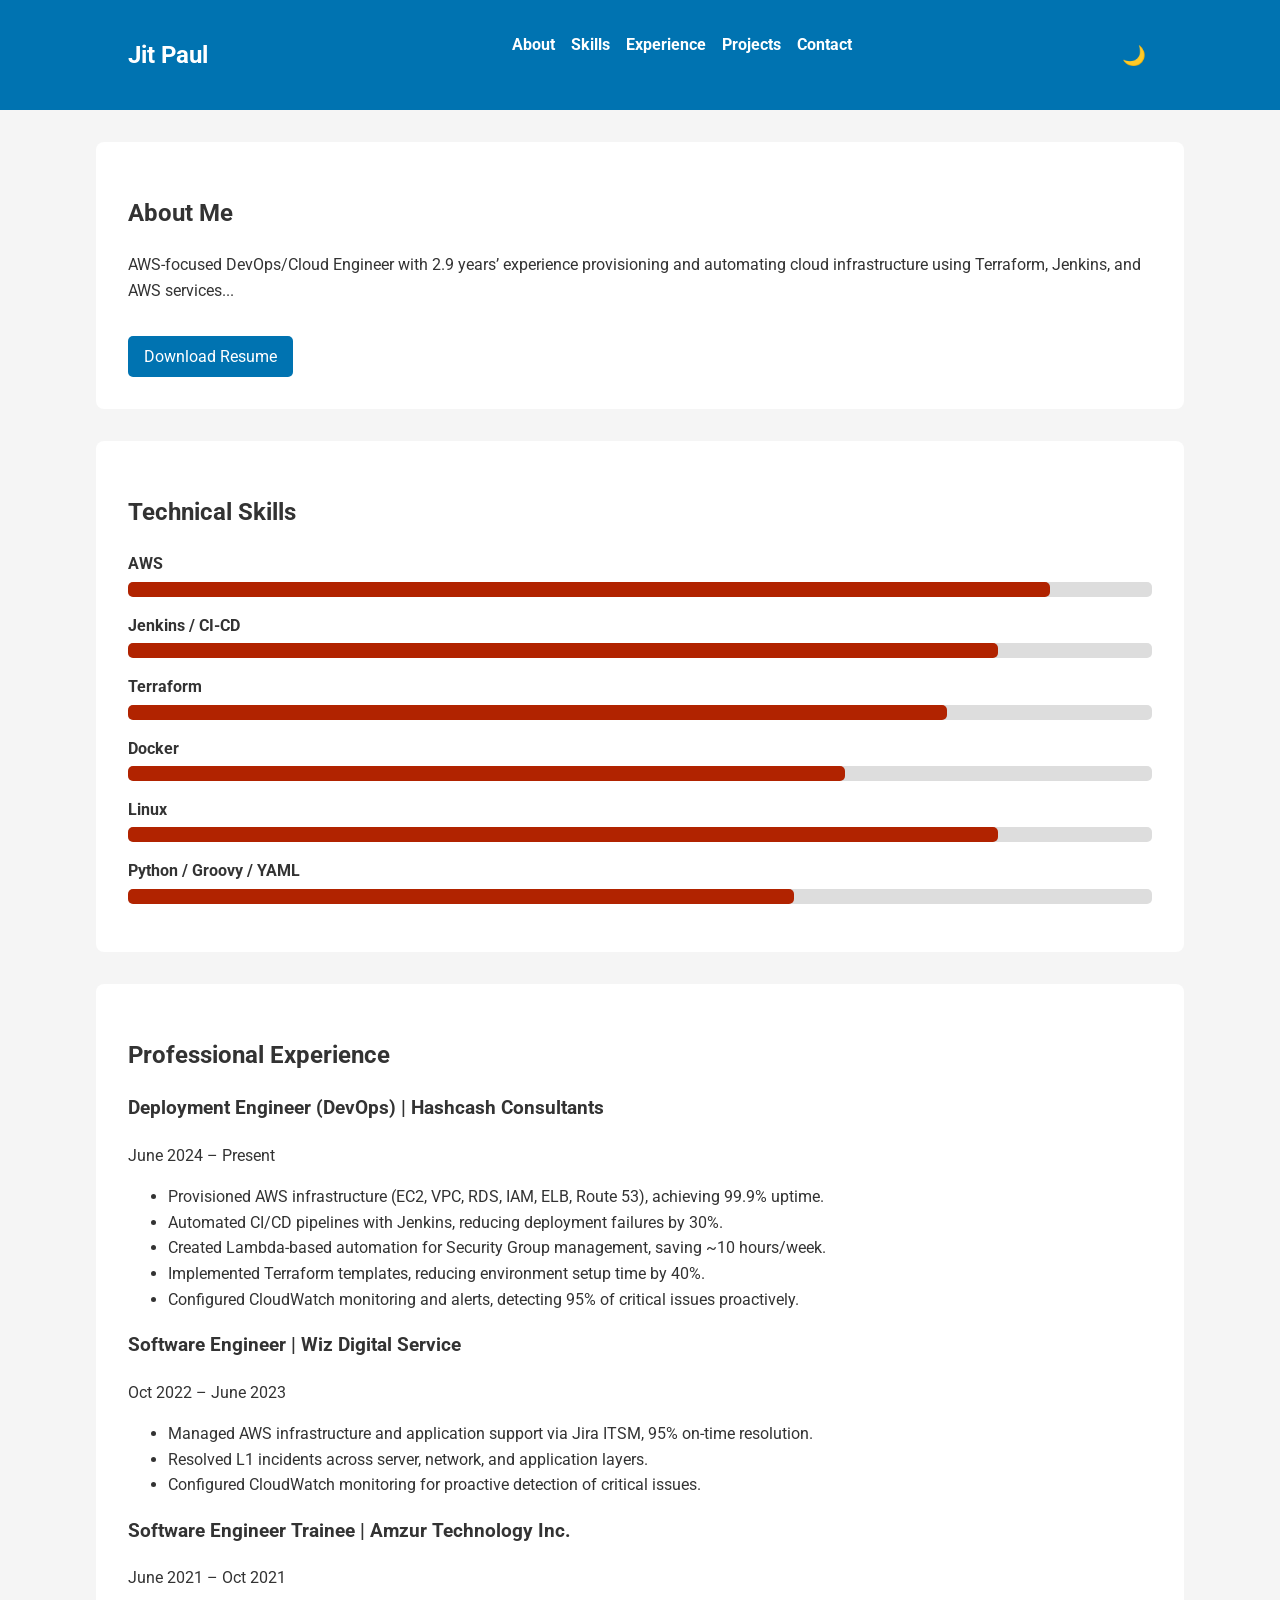
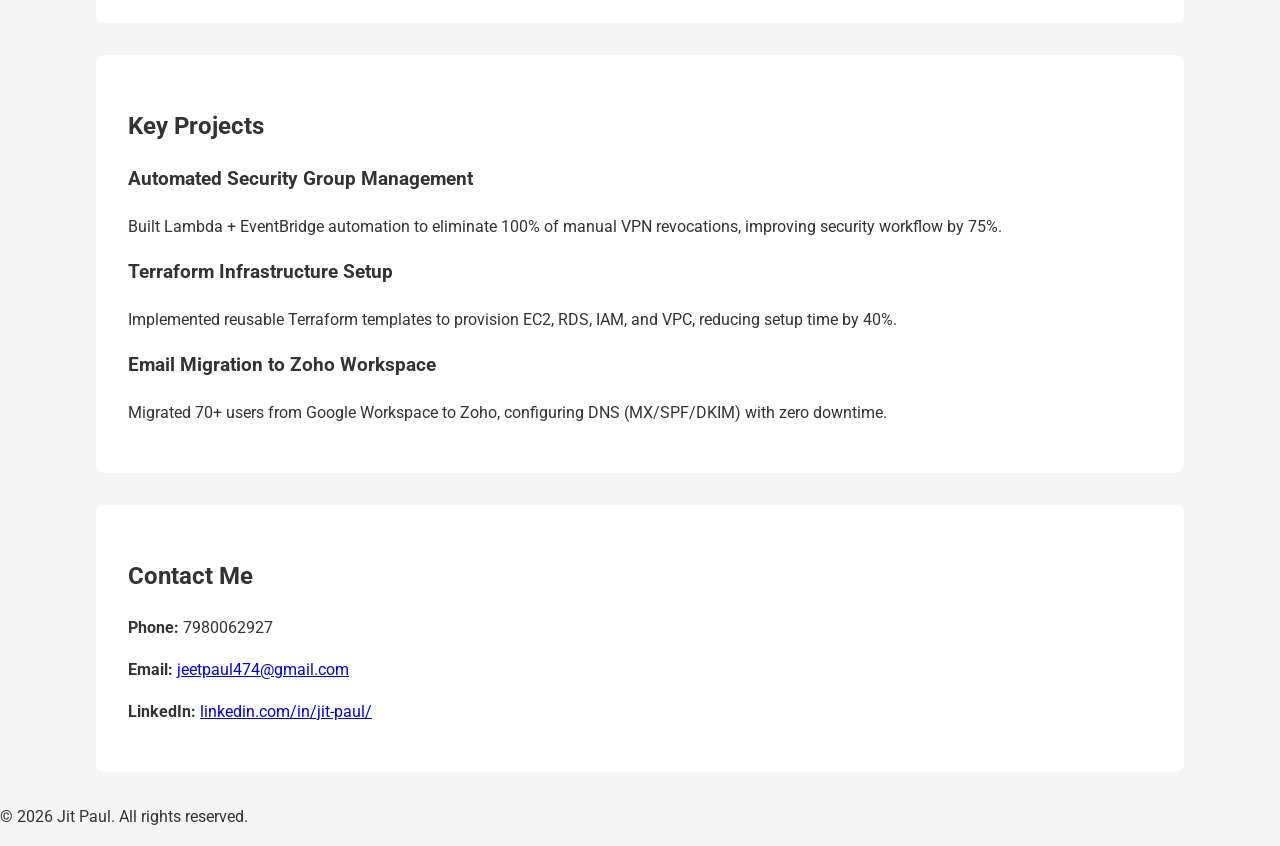
==== jit.html @ fc457443 "3rd commit" ====
<!DOCTYPE html>
<html lang="en">
<head>
    <meta charset="UTF-8">
    <meta name="viewport" content="width=device-width, initial-scale=1.0">
    <title>Jit Paul | Deployment Engineer</title>
    <link rel="stylesheet" href="style.css">
    <link href="https://fonts.googleapis.com/css2?family=Roboto:wght@400;700&display=swap" rel="stylesheet">
</head>
<body>
    <header>
        <nav>
            <h1>Jit Paul</h1>
            <ul>
                <li><a href="#about">About</a></li>
                <li><a href="#skills">Skills</a></li>
                <li><a href="#experience">Experience</a></li>
                <li><a href="#projects">Projects</a></li>
                <li><a href="#contact">Contact</a></li>
            </ul>
            <button id="toggleTheme">🌙</button>
        </nav>
    </header>

    <!-- About Section -->
    <section id="about">
        <h2>About Me</h2>
        <p>AWS-focused DevOps/Cloud Engineer with 2.9 years’ experience provisioning and automating cloud infrastructure using Terraform, Jenkins, and AWS services...</p>
        <a href="jitPaul_Resume.pdf" download class="resume-btn">Download Resume</a>
    </section>

    <!-- Skills Section -->
    <section id="skills">
        <h2>Technical Skills</h2>
        <div class="skill">
            <span>AWS</span>
            <div class="skill-bar"><div style="width: 90%"></div></div>
        </div>
        <div class="skill">
            <span>Jenkins / CI-CD</span>
            <div class="skill-bar"><div style="width: 85%"></div></div>
        </div>
        <div class="skill">
            <span>Terraform</span>
            <div class="skill-bar"><div style="width: 80%"></div></div>
        </div>
        <div class="skill">
            <span>Docker</span>
            <div class="skill-bar"><div style="width: 70%"></div></div>
        </div>
        <div class="skill">
            <span>Linux</span>
            <div class="skill-bar"><div style="width: 85%"></div></div>
        </div>
        <div class="skill">
            <span>Python / Groovy / YAML</span>
            <div class="skill-bar"><div style="width: 65%"></div></div>
        </div>
    </section>

    <!-- Experience Section -->
    <section id="experience">
        <h2>Professional Experience</h2>
        <div class="timeline">
            <div class="timeline-item">
                <h3>Deployment Engineer (DevOps) | Hashcash Consultants</h3>
                <span>June 2024 – Present</span>
                <ul>
                    <li>Provisioned AWS infrastructure (EC2, VPC, RDS, IAM, ELB, Route 53), achieving 99.9% uptime.</li>
                    <li>Automated CI/CD pipelines with Jenkins, reducing deployment failures by 30%.</li>
                    <li>Created Lambda-based automation for Security Group management, saving ~10 hours/week.</li>
                    <li>Implemented Terraform templates, reducing environment setup time by 40%.</li>
                    <li>Configured CloudWatch monitoring and alerts, detecting 95% of critical issues proactively.</li>
                </ul>
            </div>
            <div class="timeline-item">
                <h3>Software Engineer | Wiz Digital Service</h3>
                <span>Oct 2022 – June 2023</span>
                <ul>
                    <li>Managed AWS infrastructure and application support via Jira ITSM, 95% on-time resolution.</li>
                    <li>Resolved L1 incidents across server, network, and application layers.</li>
                    <li>Configured CloudWatch monitoring for proactive detection of critical issues.</li>
                </ul>
            </div>
            <div class="timeline-item">
                <h3>Software Engineer Trainee | Amzur Technology Inc.</h3>
                <span>June 2021 – Oct 2021</span>
            </div>
        </div>
    </section>

    <!-- Projects Section -->
    <section id="projects">
        <h2>Key Projects</h2>
        <div class="projects-grid">
            <div class="project-card">
                <h3>Automated Security Group Management</h3>
                <p>Built Lambda + EventBridge automation to eliminate 100% of manual VPN revocations, improving security workflow by 75%.</p>
            </div>
            <div class="project-card">
                <h3>Terraform Infrastructure Setup</h3>
                <p>Implemented reusable Terraform templates to provision EC2, RDS, IAM, and VPC, reducing setup time by 40%.</p>
            </div>
            <div class="project-card">
                <h3>Email Migration to Zoho Workspace</h3>
                <p>Migrated 70+ users from Google Workspace to Zoho, configuring DNS (MX/SPF/DKIM) with zero downtime.</p>
            </div>
        </div>
    </section>

    <!-- Contact Section -->
    <section id="contact">
        <h2>Contact Me</h2>
        <p><strong>Phone:</strong> 7980062927</p>
        <p><strong>Email:</strong> <a href="mailto:jeetpaul474@gmail.com">jeetpaul474@gmail.com</a></p>
        <p><strong>LinkedIn:</strong> <a href="https://www.linkedin.com/in/jit-paul/" target="_blank">linkedin.com/in/jit-paul/</a></p>
    </section>

    <footer>
        <p>© 2026 Jit Paul. All rights reserved.</p>
    </footer>

    <script>
        // Smooth scroll
        document.querySelectorAll('nav a').forEach(anchor => {
            anchor.addEventListener('click', function(e) {
                e.preventDefault();
                document.querySelector(this.getAttribute('href')).scrollIntoView({
                    behavior: 'smooth'
                });
            });
        });

        // Dark / Light Mode Toggle
        const toggleBtn = document.getElementById('toggleTheme');
        toggleBtn.addEventListener('click', () => {
            document.body.classList.toggle('dark-mode');
            toggleBtn.textContent = document.body.classList.contains('dark-mode') ? '☀️' : '🌙';
        });
    </script>
</body>
</html>
---- style.css ----
body {
    font-family: 'Roboto', sans-serif;
    margin: 0;
    line-height: 1.6;
    background-color: #f5f5f5;
    color: #333;
    scroll-behavior: smooth;
    transition: background 0.3s, color 0.3s;
}

/* Dark Mode */
body.dark-mode {
    background-color: #1e1e1e;
    color: #e0e0e0;
}

header {
    background-color: #0073b1;
    color: white;
    padding: 1rem 0;
    position: sticky;
    top: 0;
    z-index: 100;
}

nav {
    display: flex;
    justify-content: space-between;
    width: 80%;
    margin: auto;
}

nav ul {
    list-style: none;
    display: flex;
    gap: 1rem;
}

nav a {
    color: white;
    text-decoration: none;
    font-weight: bold;
    transition: 0.3s;
}

nav a:hover {
    text-decoration: underline;
}

#toggleTheme {
    background: none;
    border: none;
    color: white;
    font-size: 1.2rem;
    cursor: pointer;
}

section {
    width: 80%;
    margin: 2rem auto;
    padding: 2rem;
    background: white;
    border-radius: 8px;
    transition: background 0.3s, color 0.3s;
}

body.dark-mode section {
    background: #2c2c2c;
    color: #e0e0e0;
}

.resume-btn {
    display: inline-block;
    margin-top: 1rem;
    padding: 0.5rem 1rem;
    background-color: #0073b1;
    color: white;
    text-decoration: none;
    border-radius: 5px;
    transition: background 0.3s;
}

.resume-btn:hover {
    background-color: #005a8d;
}

/* Skills bars */
.skill {
    margin: 1rem 0;
}

.skill span {
    font-weight: bold;
}

.skill-bar {
    width: 100%;
    background: #ddd;
    border-radius: 5px;
    margin-top: 0.3rem;
}

.skill-bar div {
    height: 15px;
    background: #b12300;
    border-radius: 5px;
}

body.dark-mode .skill-bar div {
    background: #4fa6f7;
}

/* Timeline and project cards remain the same as previous */
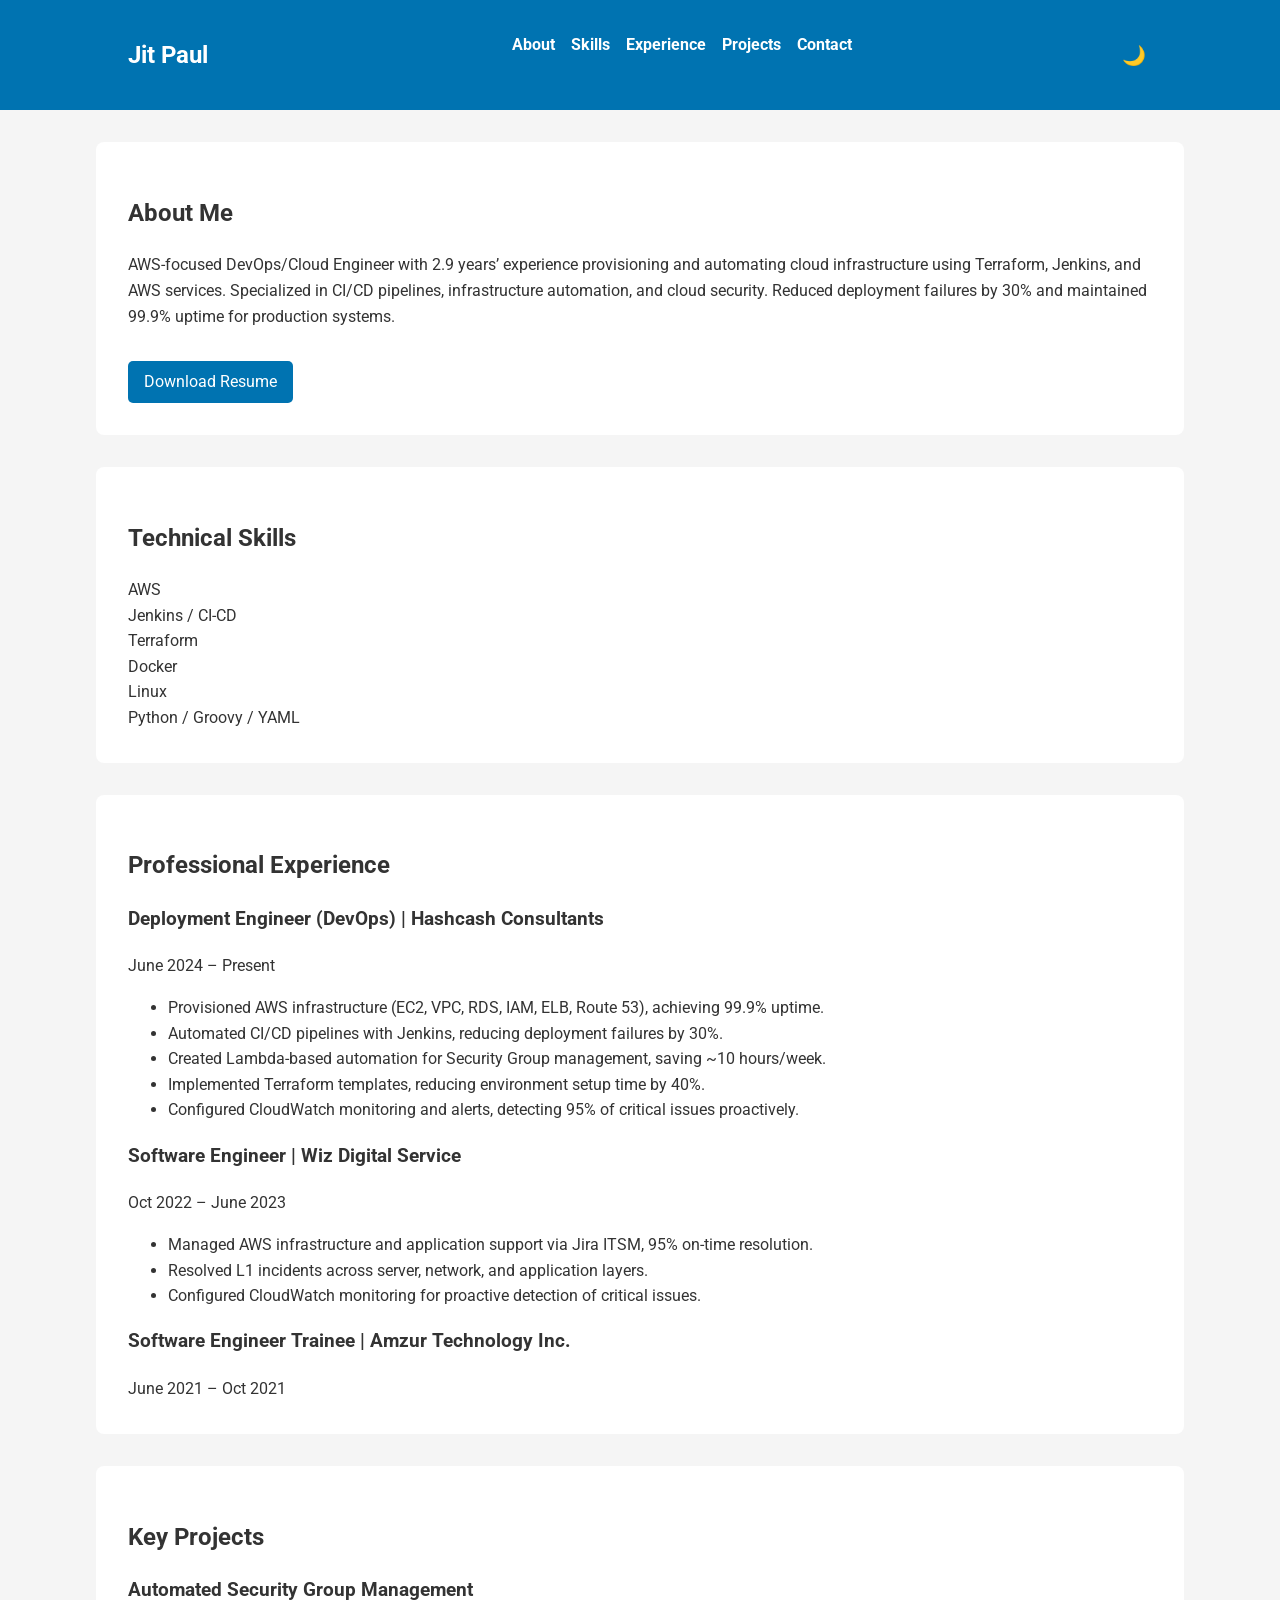
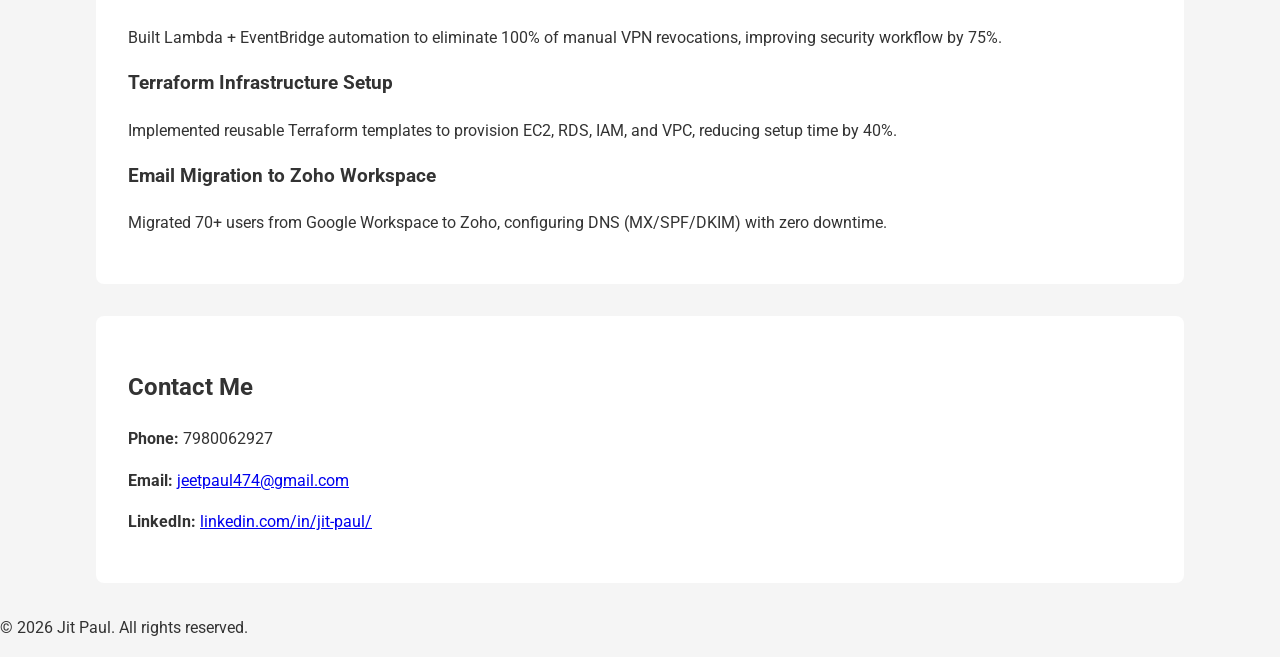
==== commit 03fd3f70: "5th commit" ====
--- a/jit.html
+++ b/jit.html
@@ -25,8 +25,8 @@
     <!-- About Section -->
     <section id="about">
         <h2>About Me</h2>
-        <p>AWS-focused DevOps/Cloud Engineer with 2.9 years’ experience provisioning and automating cloud infrastructure using Terraform, Jenkins, and AWS services...</p>
-        <a href="jitPaul_Resume.pdf" download class="resume-btn">Download Resume</a>
+        <p>AWS-focused DevOps/Cloud Engineer with 2.9 years’ experience provisioning and automating cloud infrastructure using Terraform, Jenkins, and AWS services. Specialized in CI/CD pipelines, infrastructure automation, and cloud security. Reduced deployment failures by 30% and maintained 99.9% uptime for production systems.</p>
+        <a href="JitPaul_Resume.pdf" download class="resume-btn">Download Resume</a>
     </section>
 
     <!-- Skills Section -->
@@ -34,27 +34,22 @@
         <h2>Technical Skills</h2>
         <div class="skill">
             <span>AWS</span>
-            <div class="skill-bar"><div style="width: 90%"></div></div>
+
         </div>
         <div class="skill">
             <span>Jenkins / CI-CD</span>
-            <div class="skill-bar"><div style="width: 85%"></div></div>
         </div>
         <div class="skill">
             <span>Terraform</span>
-            <div class="skill-bar"><div style="width: 80%"></div></div>
         </div>
         <div class="skill">
             <span>Docker</span>
-            <div class="skill-bar"><div style="width: 70%"></div></div>
         </div>
         <div class="skill">
             <span>Linux</span>
-            <div class="skill-bar"><div style="width: 85%"></div></div>
         </div>
         <div class="skill">
             <span>Python / Groovy / YAML</span>
-            <div class="skill-bar"><div style="width: 65%"></div></div>
         </div>
     </section>
 
--- a/style.css
+++ b/style.css
@@ -84,7 +84,7 @@
     background-color: #005a8d;
 }
 
-/* Skills bars */
+/* Skills bars
 .skill {
     margin: 1rem 0;
 }
@@ -103,8 +103,8 @@
 .skill-bar div {
     height: 15px;
     background: #b12300;
-    border-radius: 5px;
-}
+    border-radius: 5px; */
+/* } */
 
 body.dark-mode .skill-bar div {
     background: #4fa6f7;
